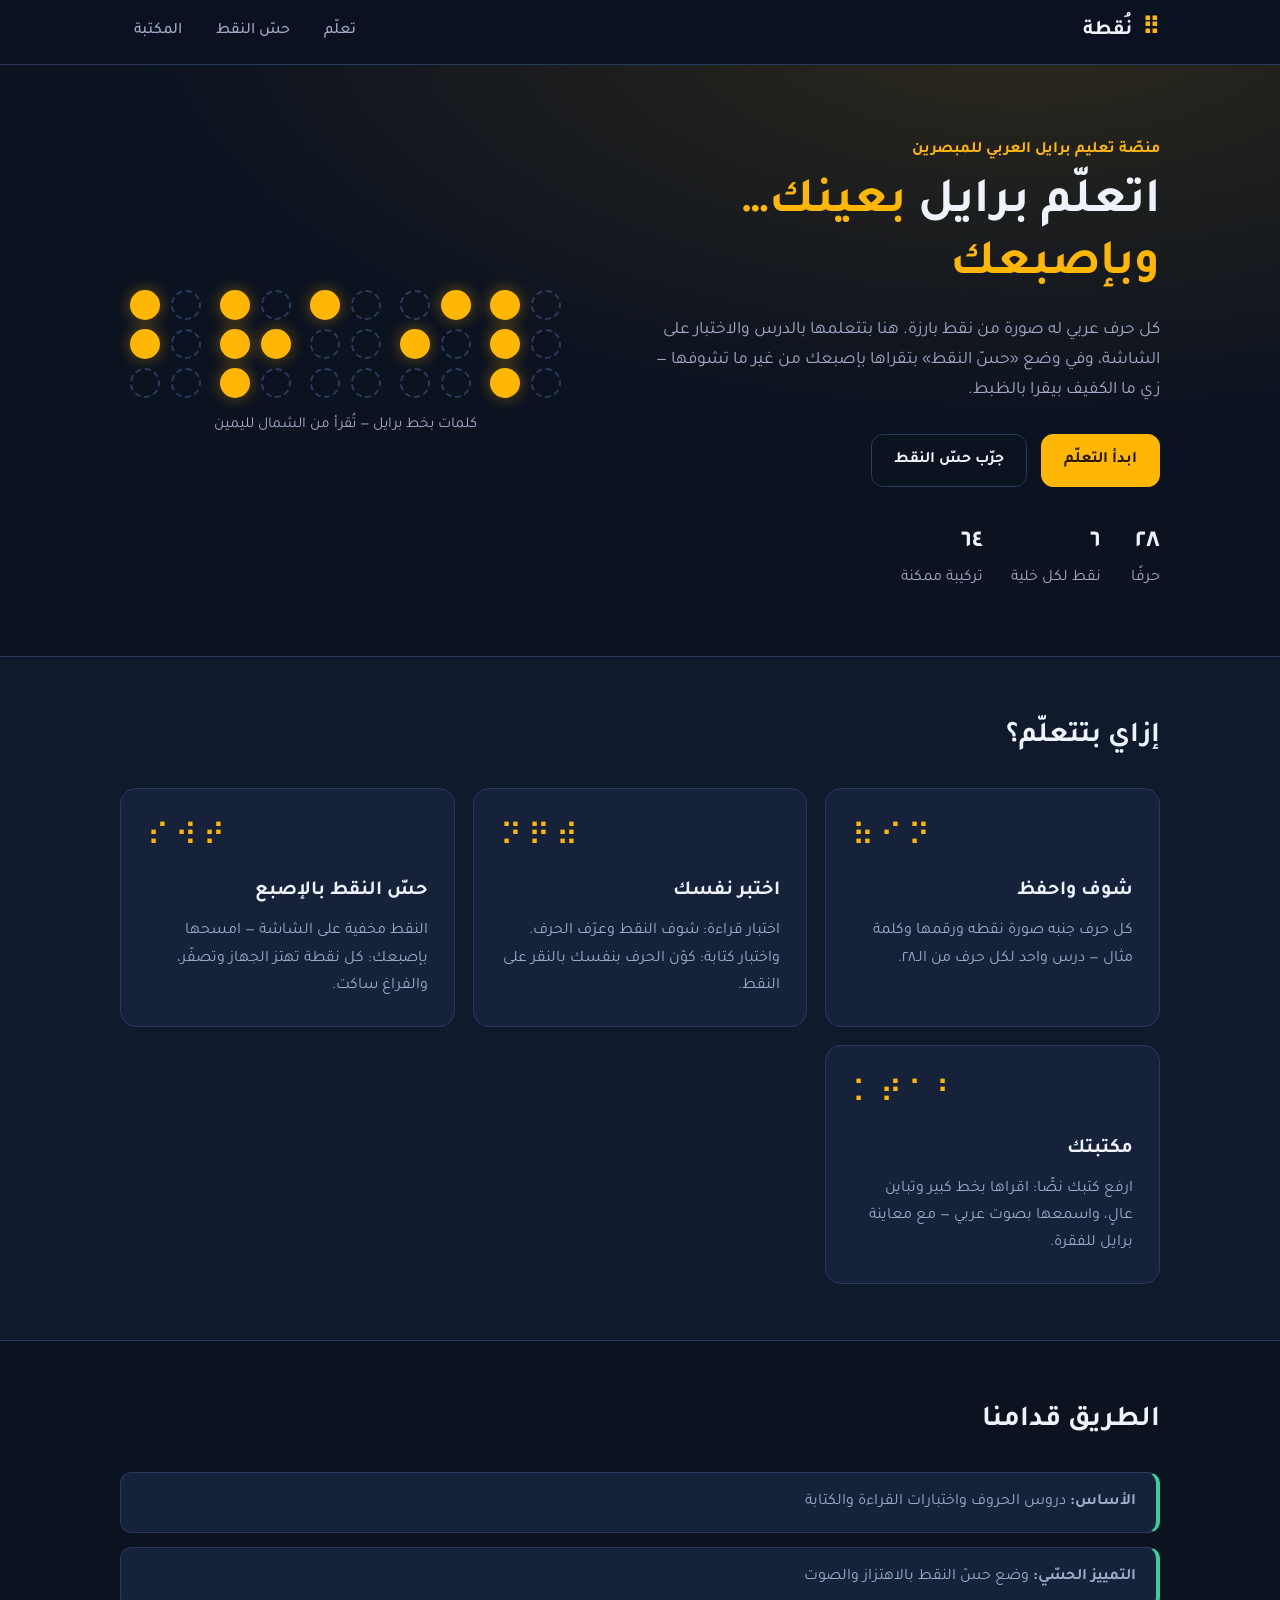
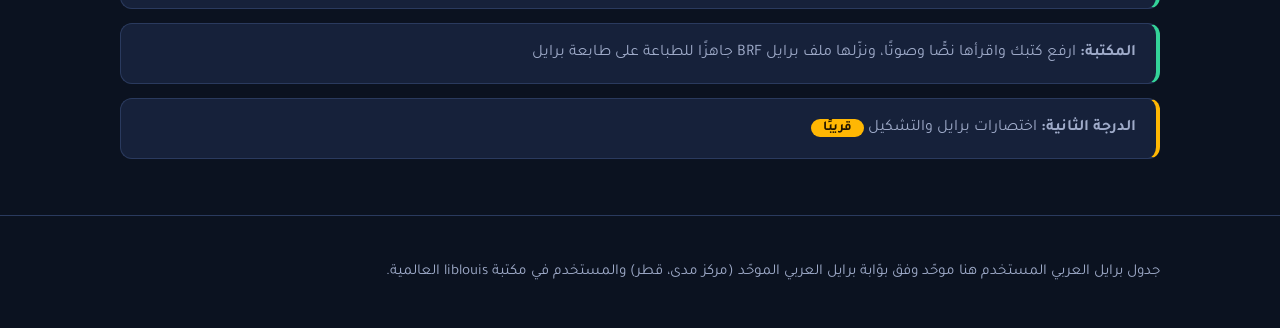
==== index.html @ a9a4245b "إضافة رقم نسخة لملفات الستايل والسكريبت لكسر الكاش" ====
<!DOCTYPE html>
<html lang="ar" dir="rtl">
<head>
<meta charset="UTF-8">
<meta name="viewport" content="width=device-width, initial-scale=1.0">
<title>نُقطة — تعلّم برايل العربي</title>
<meta name="description" content="منصّة تعليم برايل العربي للمبصرين: دروس تفاعلية واختبارات ووضع حسّ النقط بالإصبع.">
<link rel="icon" href="data:image/svg+xml,<svg xmlns='http://www.w3.org/2000/svg' viewBox='0 0 100 100'><rect width='100' height='100' rx='20' fill='%230b1220'/><circle cx='35' cy='30' r='12' fill='%23ffb703'/><circle cx='35' cy='50' r='12' fill='%23ffb703'/><circle cx='35' cy='70' r='12' fill='%23ffb703'/></svg>">
<link rel="preconnect" href="https://fonts.googleapis.com">
<link rel="preconnect" href="https://fonts.gstatic.com" crossorigin>
<link href="https://fonts.googleapis.com/css2?family=Tajawal:wght@400;500;700;900&display=swap" rel="stylesheet">
<link rel="stylesheet" href="css/style.css?v=7">
</head>
<body class="page-home">

<header class="topbar">
  <div class="container topbar-inner">
    <a class="brand" href="index.html"><span class="brand-mark ltr">⠿</span> نُقطة</a>
    <nav class="nav" aria-label="التنقل الرئيسي">
      <a href="learn.html">تعلّم</a>
      <a href="touch.html">حسّ النقط</a>
      <a href="library.html">المكتبة</a>
    </nav>
  </div>
</header>

<main>
<section class="hero">
  <div class="container hero-inner">
    <div class="hero-text">
      <p class="kicker">منصّة تعليم برايل العربي للمبصرين</p>
      <h1>اتعلّم برايل <span class="accent">بعينك… وبإصبعك</span></h1>
      <p class="lede">
        كل حرف عربي له صورة من نقط بارزة. هنا بتتعلمها بالدرس والاختبار على الشاشة،
        وفي وضع «حسّ النقط» بتقراها بإصبعك من غير ما تشوفها — زي ما الكفيف بيقرا بالظبط.
      </p>
      <div class="hero-actions">
        <a class="btn btn-primary" href="learn.html">ابدأ التعلّم</a>
        <a class="btn btn-ghost" href="touch.html">جرّب حسّ النقط</a>
      </div>
      <ul class="hero-facts">
        <li><strong>٢٨</strong>حرفًا</li>
        <li><strong>٦</strong>نقط لكل خلية</li>
        <li><strong>٦٤</strong>تركيبة ممكنة</li>
      </ul>
    </div>
    <div class="hero-visual" aria-hidden="true">
      <div class="demo-word ltr" id="demoWord"></div>
      <p class="demo-caption">كلمات بخط برايل — تُقرأ من الشمال لليمين</p>
    </div>
  </div>
</section>

<section class="features">
  <div class="container">
    <h2>إزاي بتتعلّم؟</h2>
    <div class="cards">
      <a class="card" href="learn.html">
        <div class="card-icon ltr" aria-hidden="true">⠷⠊⠝</div>
        <h3>شوف واحفظ</h3>
        <p>كل حرف جنبه صورة نقطه ورقمها وكلمة مثال — درس واحد لكل حرف من الـ٢٨.</p>
      </a>
      <a class="card" href="learn.html#quiz">
        <div class="card-icon ltr" aria-hidden="true">⠝⠟⠾</div>
        <h3>اختبر نفسك</h3>
        <p>اختبار قراءة: شوف النقط وعرّف الحرف. واختبار كتابة: كوّن الحرف بنفسك بالنقر على النقط.</p>
      </a>
      <a class="card" href="touch.html">
        <div class="card-icon ltr" aria-hidden="true">⠎⠺⠞</div>
        <h3>حسّ النقط بالإصبع</h3>
        <p>النقط مخفية على الشاشة — امسحها بإصبعك: كل نقطة تهتز الجهاز وتصفّر، والفراغ ساكت.</p>
      </a>
      <a class="card" href="library.html">
        <div class="card-icon ltr" aria-hidden="true">⠅⠞⠁⠃</div>
        <h3>مكتبتك</h3>
        <p>ارفع كتبك نصًّا: اقراها بخط كبير وتباين عالٍ، واسمعها بصوت عربي — مع معاينة برايل للفقرة.</p>
      </a>
    </div>
  </div>
</section>

<section class="roadmap">
  <div class="container">
    <h2>الطريق قدامنا</h2>
    <ol class="timeline">
      <li class="done"><strong>الأساس:</strong> دروس الحروف واختبارات القراءة والكتابة</li>
      <li class="done"><strong>التمييز الحسّي:</strong> وضع حسّ النقط بالاهتزاز والصوت</li>
      <li class="done"><strong>المكتبة:</strong> ارفع كتبك واقرأها نصًّا وصوتًا، ونزّلها ملف برايل BRF جاهزًا للطباعة على طابعة برايل</li>
      <li class="soon"><strong>الدرجة الثانية:</strong> اختصارات برايل والتشكيل <span class="badge">قريبًا</span></li>
    </ol>
  </div>
</section>
</main>

<footer class="footer">
  <div class="container">
    <p>جدول برايل العربي المستخدم هنا موحّد وفق بوّابة برايل العربي الموحّد (مركز مدى، قطر) والمستخدم في مكتبة liblouis العالمية.</p>
  </div>
</footer>

<div class="visitor-badge" title="عدد زوار الموقع" aria-label="عدد زوار الموقع">
  <svg viewBox="0 0 24 24" width="15" height="15" fill="none" stroke="currentColor" stroke-width="2" aria-hidden="true"><path d="M2 12s3.5-7 10-7 10 7 10 7-3.5 7-10 7S2 12 2 12z"/><circle cx="12" cy="12" r="3"/></svg>
  <span>زوار</span>
  <span class="vc-num" aria-live="polite"></span>
</div>

<script src="js/data.js?v=7"></script>
<script src="js/home.js?v=7"></script>
<script src="js/visits.js?v=7"></script>
</body>
</html>
---- css/style.css ----
:root {
  --bg: #0b1220;
  --bg-soft: #101a2d;
  --card: #16213a;
  --card-2: #1b2947;
  --line: #2a3a5e;
  --text: #eef2fb;
  --muted: #9fabc9;
  --accent: #ffb703;
  --accent-soft: rgba(255, 183, 3, 0.14);
  --ok: #34d399;
  --bad: #f87171;
  --radius: 16px;
}

* { box-sizing: border-box; }

body {
  margin: 0;
  background: var(--bg);
  color: var(--text);
  font-family: "Tajawal", "Segoe UI", Tahoma, Arial, sans-serif;
  line-height: 1.7;
}

.ltr { direction: ltr; unicode-bidi: isolate; }

.container { max-width: 1080px; margin-inline: auto; padding-inline: 20px; }
.container.narrow { max-width: 760px; }

.topbar {
  position: sticky;
  top: 0;
  z-index: 10;
  background: rgba(11, 18, 32, 0.88);
  backdrop-filter: blur(10px);
  border-bottom: 1px solid var(--line);
}
.topbar-inner { display: flex; align-items: center; justify-content: space-between; min-height: 64px; gap: 12px; }
.brand { display: flex; align-items: center; gap: 10px; font-size: 1.3rem; font-weight: 700; color: var(--text); text-decoration: none; }
.brand-mark { color: var(--accent); font-size: 1.5rem; }
.nav { display: flex; gap: 6px; }
.nav a { color: var(--muted); text-decoration: none; padding: 8px 14px; border-radius: 10px; font-weight: 500; }
.nav a:hover { color: var(--text); background: var(--card); }
.nav a.active { color: var(--accent); }

.btn {
  display: inline-flex;
  align-items: center;
  justify-content: center;
  gap: 8px;
  border: 1px solid var(--line);
  background: var(--card);
  color: var(--text);
  padding: 12px 22px;
  border-radius: 12px;
  font-size: 1rem;
  font-weight: 700;
  cursor: pointer;
  text-decoration: none;
  font-family: inherit;
}
.btn:hover { border-color: var(--accent); }
.btn-primary { background: var(--accent); color: #201500; border-color: var(--accent); }
.btn-primary:hover { background: #ffc531; }
.btn-ghost { background: transparent; }
.btn-small { padding: 8px 14px; font-size: 0.9rem; border-radius: 10px; }
.btn-small.done { background: rgba(52, 211, 153, 0.15); border-color: var(--ok); color: var(--ok); }
.btn-icon { padding: 10px 18px; font-size: 1.6rem; line-height: 1; }

.btn:focus-visible, .opt:focus-visible, .tab:focus-visible, .chip:focus-visible, .t-dot:focus-visible {
  outline: 2px solid var(--accent);
  outline-offset: 3px;
}

.hero { padding: 72px 0 64px; background: radial-gradient(900px 420px at 80% -10%, var(--accent-soft), transparent), var(--bg); }
.hero-inner { display: grid; grid-template-columns: 1.2fr 1fr; gap: 48px; align-items: center; }
.kicker { color: var(--accent); font-weight: 700; margin: 0 0 10px; }
h1 { font-size: clamp(2rem, 5vw, 3.1rem); line-height: 1.25; margin: 0 0 18px; }
.accent { color: var(--accent); }
.lede { color: var(--muted); font-size: 1.1rem; margin: 0 0 28px; max-width: 52ch; }
.hero-actions { display: flex; gap: 14px; flex-wrap: wrap; }
.hero-facts { display: flex; gap: 28px; list-style: none; padding: 0; margin: 34px 0 0; color: var(--muted); }
.hero-facts strong { display: block; font-size: 1.6rem; color: var(--text); margin-inline-end: 6px; }

.hero-visual { text-align: center; }
.demo-word { display: flex; justify-content: center; gap: 16px; margin-bottom: 14px; min-height: 108px; }
.demo-caption { color: var(--muted); font-size: 0.95rem; margin: 0; }

.features, .roadmap { padding: 56px 0; }
.features { background: var(--bg-soft); border-block: 1px solid var(--line); }
h2 { font-size: 1.8rem; margin: 0 0 26px; }
.cards { display: grid; grid-template-columns: repeat(3, 1fr); gap: 18px; }
.card { background: var(--card); border: 1px solid var(--line); border-radius: var(--radius); padding: 26px; text-decoration: none; color: var(--text); display: block; }
.card:hover { border-color: var(--accent); transform: translateY(-3px); transition: 0.2s; }
.card-icon { font-size: 1.9rem; color: var(--accent); letter-spacing: 6px; margin-bottom: 8px; }
.card h3 { margin: 6px 0 10px; font-size: 1.25rem; }
.card p { margin: 0; color: var(--muted); }

.timeline { list-style: none; margin: 0; padding: 0; display: grid; gap: 14px; }
.timeline li { background: var(--card); border: 1px solid var(--line); border-radius: 12px; padding: 16px 20px; color: var(--muted); }
.timeline li.done { border-inline-start: 4px solid var(--ok); }
.timeline li.soon { border-inline-start: 4px solid var(--accent); }
.badge { background: var(--accent); color: #201500; border-radius: 999px; padding: 2px 12px; font-weight: 700; font-size: 0.85rem; }

.footer { border-top: 1px solid var(--line); padding: 28px 0; color: var(--muted); font-size: 0.95rem; }

.page-title { font-size: 1.9rem; margin: 32px 0 20px; }

.tabs { display: flex; gap: 8px; margin-bottom: 22px; flex-wrap: wrap; }
.tab { background: var(--card); border: 1px solid var(--line); color: var(--muted); padding: 10px 18px; border-radius: 999px; font-family: inherit; font-size: 1rem; font-weight: 700; cursor: pointer; }
.tab.active { background: var(--accent); color: #201500; border-color: var(--accent); }

.mode, .level { display: none; }
.mode.active, .level.active { display: block; }

.lesson-card { display: flex; align-items: center; gap: 14px; background: var(--card); border: 1px solid var(--line); border-radius: var(--radius); padding: 28px; }
.lesson-body { flex: 1; text-align: center; }
.letter-ar { font-size: 5rem; font-weight: 900; line-height: 1.15; }
.letter-ar.medium { font-size: 3.6rem; margin-bottom: 12px; }
.letter-name { color: var(--accent); font-weight: 700; margin: 4px 0 14px; }
.dots-line { color: var(--muted); margin: 14px 0 0; }
.dots-num { font-weight: 700; color: var(--text); }
.example { display: flex; align-items: center; justify-content: center; gap: 18px; margin-top: 18px; flex-wrap: wrap; }
.example-word { font-size: 1.5rem; font-weight: 700; }
.lesson-actions { display: flex; justify-content: center; margin-top: 18px; gap: 10px; flex-wrap: wrap; }

.bcell { display: grid; grid-template-columns: repeat(2, 1fr); grid-auto-rows: 1fr; gap: 10px; direction: ltr; margin-inline: auto; }
.bcell.big { width: 150px; height: 220px; }
.bcell.small { width: 44px; height: 64px; gap: 5px; }
.bcell.small.space { opacity: 0.25; }
.bcell.demo { width: 74px; height: 108px; gap: 9px; margin: 0; }
.bcell.reveal { width: 54px; height: 78px; gap: 6px; margin: 0; }
.bcell .dot { border-radius: 50%; aspect-ratio: 1; height: 100%; width: auto; justify-self: center; align-self: center; min-width: 0; }
.bcell .dot.on { background: var(--accent); box-shadow: 0 0 16px rgba(255, 183, 3, 0.4); }
.bcell .dot.off { border: 2px dashed var(--line); }
.bcell.interactive .dot { cursor: pointer; }
.bcell.interactive .dot.off:hover { border-color: var(--accent); }
.bword { display: inline-flex; gap: 8px; }

.write-note { color: var(--muted); font-size: 0.92rem; line-height: 1.8; margin: 0 0 14px; }

.bcell.demo { animation: popIn 0.5s ease backwards; }
@keyframes popIn { from { opacity: 0; transform: scale(0.6); } to { opacity: 1; transform: scale(1); } }

.letter-picker { display: flex; flex-wrap: wrap; gap: 8px; margin-top: 22px; justify-content: center; }
.chip { display: grid; gap: 2px; justify-items: center; background: var(--card); color: var(--text); border: 1px solid var(--line); border-radius: 10px; padding: 8px 12px; font-family: inherit; cursor: pointer; }
.chip-ar { font-size: 1.3rem; font-weight: 700; }
.chip-br { color: var(--accent); font-size: 1.05rem; }
.chip.current { border-color: var(--accent); background: var(--accent-soft); }
.chip.done .chip-ar { color: var(--ok); }

.progress-line { text-align: center; color: var(--muted); margin-top: 18px; }

.quiz-card, .write-card, .howto { background: var(--card); border: 1px solid var(--line); border-radius: var(--radius); padding: 28px; text-align: center; margin-bottom: 22px; }
.quiz-prompt, .prompt { font-size: 1.2rem; font-weight: 700; margin: 0 0 16px; }
.options { display: flex; gap: 10px; justify-content: center; flex-wrap: wrap; margin-top: 18px; }
.opt { background: var(--card-2); color: var(--text); border: 1px solid var(--line); border-radius: 12px; min-width: 64px; padding: 12px 18px; font-size: 1.4rem; font-weight: 700; cursor: pointer; font-family: inherit; }
.opt:hover { border-color: var(--accent); }
.opt:disabled { opacity: 0.45; cursor: default; }
.opt.correct { border-color: var(--ok); background: rgba(52, 211, 153, 0.15); }
.opt.num { min-width: 54px; }
.opt.word { font-size: 1.1rem; min-width: 90px; }

.quiz-feedback { min-height: 2.4em; margin-top: 16px; font-weight: 700; }
.quiz-feedback.ok { color: var(--ok); }
.quiz-feedback.bad { color: var(--bad); }
.reveal-row { display: flex; align-items: center; justify-content: center; gap: 16px; flex-wrap: wrap; }

.quiz-score { margin-top: 12px; color: var(--muted); }
#quizNext { display: none; margin-top: 16px; }
#quizNext.show { display: inline-flex; }
#countNext, #letterNext, #wordNext { margin-top: 16px; }

.howto { text-align: start; }
.capability { color: var(--accent); }
.vibe-check { display: flex; align-items: center; gap: 10px; flex-wrap: wrap; margin: 8px 0; }
.vibe-power { display: flex; align-items: center; gap: 8px; flex-wrap: wrap; margin: 10px 0 4px; }
.vibe-power-label { color: var(--muted); font-weight: 700; font-size: 0.95rem; }
.vbtn {
  background: var(--card); color: var(--muted);
  border: 1px solid var(--line); border-radius: 999px;
  padding: 6px 16px; font-family: inherit; font-size: 0.9rem;
  font-weight: 700; cursor: pointer;
}
.vbtn:hover { border-color: var(--accent); }
.vbtn.active { background: var(--accent); color: #201500; border-color: var(--accent); }
.vibe-status { color: var(--muted); font-size: 0.9rem; line-height: 1.8; margin: 6px 0 0; }
.vibe-status div { border-inline-start: 3px solid var(--line); padding-inline-start: 10px; margin-bottom: 2px; }
.toggle { display: inline-flex; gap: 8px; align-items: center; color: var(--muted); cursor: pointer; }

.tcell { display: grid; grid-template-columns: repeat(2, 1fr); grid-auto-rows: 1fr; gap: 18px; direction: ltr; width: min(320px, 86vw); height: 440px; margin: 0 auto 20px; background: var(--card); border: 2px solid var(--line); border-radius: 24px; padding: 26px; touch-action: none; user-select: none; -webkit-user-select: none; -webkit-touch-callout: none; }
.tcell.small { width: 78px; height: 112px; gap: 8px; padding: 10px; border-radius: 14px; border-width: 1px; margin: 0; }
.t-dot { border-radius: 50%; aspect-ratio: 1; height: 100%; width: auto; justify-self: center; align-self: center; background: #1c2a4a; border: 2px solid #2c3d63; min-width: 0; }
.tcell.pulse { animation: cellPulse 0.18s ease; }
@keyframes cellPulse { 50% { border-color: var(--accent); box-shadow: 0 0 24px rgba(255, 183, 3, 0.35); } }

.tword { display: flex; gap: 12px; justify-content: center; direction: ltr; margin-bottom: 20px; touch-action: none; user-select: none; -webkit-user-select: none; }

.note { text-align: center; color: var(--muted); margin: 26px 0; }

@media (max-width: 900px) {
  .hero-inner { grid-template-columns: 1fr; gap: 28px; }
  .cards { grid-template-columns: 1fr; }
}

@media (max-width: 560px) {
  .lesson-card { flex-direction: column; }
  .tcell { height: 360px; }
  .hero-facts { gap: 18px; flex-wrap: wrap; }
}

@media (prefers-reduced-motion: reduce) {
  * { animation: none !important; transition: none !important; }
}

.add-bar { display: flex; gap: 10px; margin-bottom: 22px; flex-wrap: wrap; align-items: center; }
.search-box { flex: 1; min-width: 220px; }
.search-box input { width: 100%; }

input[type="text"], textarea, select {
  background: var(--bg-soft);
  color: var(--text);
  border: 1px solid var(--line);
  border-radius: 10px;
  padding: 10px 14px;
  font-family: inherit;
  font-size: 1rem;
}
input[type="text"]:focus, textarea:focus, select:focus { outline: 2px solid var(--accent); outline-offset: 1px; border-color: var(--accent); }
textarea { width: 100%; min-height: 220px; line-height: 1.9; resize: vertical; }

.panel { background: var(--card); border: 1px solid var(--line); border-radius: var(--radius); padding: 24px; margin-bottom: 22px; }
.panel[hidden] { display: none; }
.field { display: flex; flex-direction: column; gap: 6px; margin-bottom: 14px; font-weight: 700; }
.field.inline { flex-direction: row; align-items: center; gap: 8px; margin: 0; color: var(--muted); font-size: 0.9rem; font-weight: 500; }
.field select { padding: 6px 10px; }
.file-row { display: flex; align-items: center; gap: 12px; margin: 6px 0 18px; flex-wrap: wrap; }
.file-name { color: var(--accent); font-size: 0.9rem; }
.form-actions { display: flex; gap: 10px; flex-wrap: wrap; }

.shelf { display: grid; grid-template-columns: repeat(auto-fill, minmax(250px, 1fr)); gap: 16px; margin-bottom: 18px; }
.book-card { position: relative; background: var(--card); border: 1px solid var(--line); border-radius: var(--radius); padding: 20px; }
.book-card:hover { border-color: var(--accent); }
.book-link { display: flex; flex-direction: column; gap: 8px; text-decoration: none; color: var(--text); }
.book-title { font-size: 1.3rem; font-weight: 700; }
.book-author { color: var(--accent); font-size: 0.95rem; }
.book-snippet { color: var(--muted); font-size: 0.95rem; line-height: 1.8; }
.book-meta { color: var(--muted); font-size: 0.85rem; margin-top: auto; }
.book-del { position: absolute; top: 10px; inset-inline-start: 10px; background: transparent; color: var(--muted); border: 1px solid var(--line); border-radius: 8px; width: 30px; height: 30px; font-size: 1.1rem; line-height: 1; cursor: pointer; font-family: inherit; }
.book-del:hover { color: var(--bad); border-color: var(--bad); }

.empty { text-align: center; padding: 48px 20px; color: var(--muted); }
.empty p { margin: 6px 0; }
.empty .muted { font-size: 0.95rem; }

.back-link { display: inline-block; color: var(--muted); text-decoration: none; margin-top: 26px; }
.back-link:hover { color: var(--accent); }
.book-author { color: var(--accent); font-weight: 700; margin: 0 0 14px; }
.tts-note { color: var(--bad); font-weight: 700; }

.toolbar {
  display: flex; flex-wrap: wrap; gap: 8px; align-items: center;
  background: var(--card); border: 1px solid var(--line); border-radius: 14px;
  padding: 12px 14px; margin-bottom: 18px;
  position: sticky; top: 78px; z-index: 5;
}
.toolbar .btn { flex-shrink: 0; }

#readerBody { font-size: 1.25rem; line-height: 2.1; padding-bottom: 60px; }
.para { padding: 10px 14px; border-radius: 10px; cursor: pointer; }
.para:hover { background: var(--card); }
.para:focus-visible { outline: 2px solid var(--accent); outline-offset: 2px; }
.para.reading { background: var(--accent-soft); border-inline-start: 4px solid var(--accent); }

.braille-panel { background: var(--card); border: 1px solid var(--line); border-radius: 14px; padding: 18px; margin-bottom: 18px; }
.braille-panel[hidden] { display: none; }
.braille-label { color: var(--accent); font-weight: 700; margin: 0 0 12px; }
.braille-cells { display: flex; flex-wrap: wrap; gap: 8px; direction: ltr; }

body.reader-light {
  --bg: #f8f5ee; --bg-soft: #ffffff; --card: #ffffff; --card-2: #f0ede4;
  --line: #d9d2c2; --text: #1d1a12; --muted: #6d6656;
  --accent: #a45f00; --accent-soft: rgba(164, 95, 0, 0.12);
}
body.reader-light .topbar { background: rgba(248, 245, 238, 0.92); }
body.reader-light .btn-primary { color: #ffffff; }
body.reader-light .bcell .dot.on { background: var(--accent); box-shadow: none; }

#readerUI[hidden] { display: none; }

.dl-group {
  display: flex; gap: 8px; align-items: center; flex-wrap: wrap;
  width: 100%; padding-top: 10px; margin-top: 6px;
  border-top: 1px dashed var(--line);
}

.visitor-badge {
  position: fixed;
  bottom: 16px;
  left: 16px;
  z-index: 60;
  display: flex;
  align-items: center;
  gap: 8px;
  background: rgba(22, 33, 58, 0.85);
  border: 1px solid var(--line);
  border-radius: 999px;
  padding: 7px 14px;
  color: var(--muted);
  font-size: 0.85rem;
  font-weight: 700;
  backdrop-filter: blur(8px);
  opacity: 0.75;
  transition: opacity 0.2s, border-color 0.2s;
}
.visitor-badge:hover { opacity: 1; border-color: var(--accent); color: var(--text); }
.visitor-badge svg { flex-shrink: 0; }
.visitor-badge .vc-num {
  color: var(--accent);
  font-weight: 900;
  font-size: 1.05rem;
  min-width: 1ch;
  font-variant-numeric: tabular-nums;
  letter-spacing: 0.5px;
}
body.reader-light .visitor-badge { background: rgba(255, 255, 255, 0.9); }
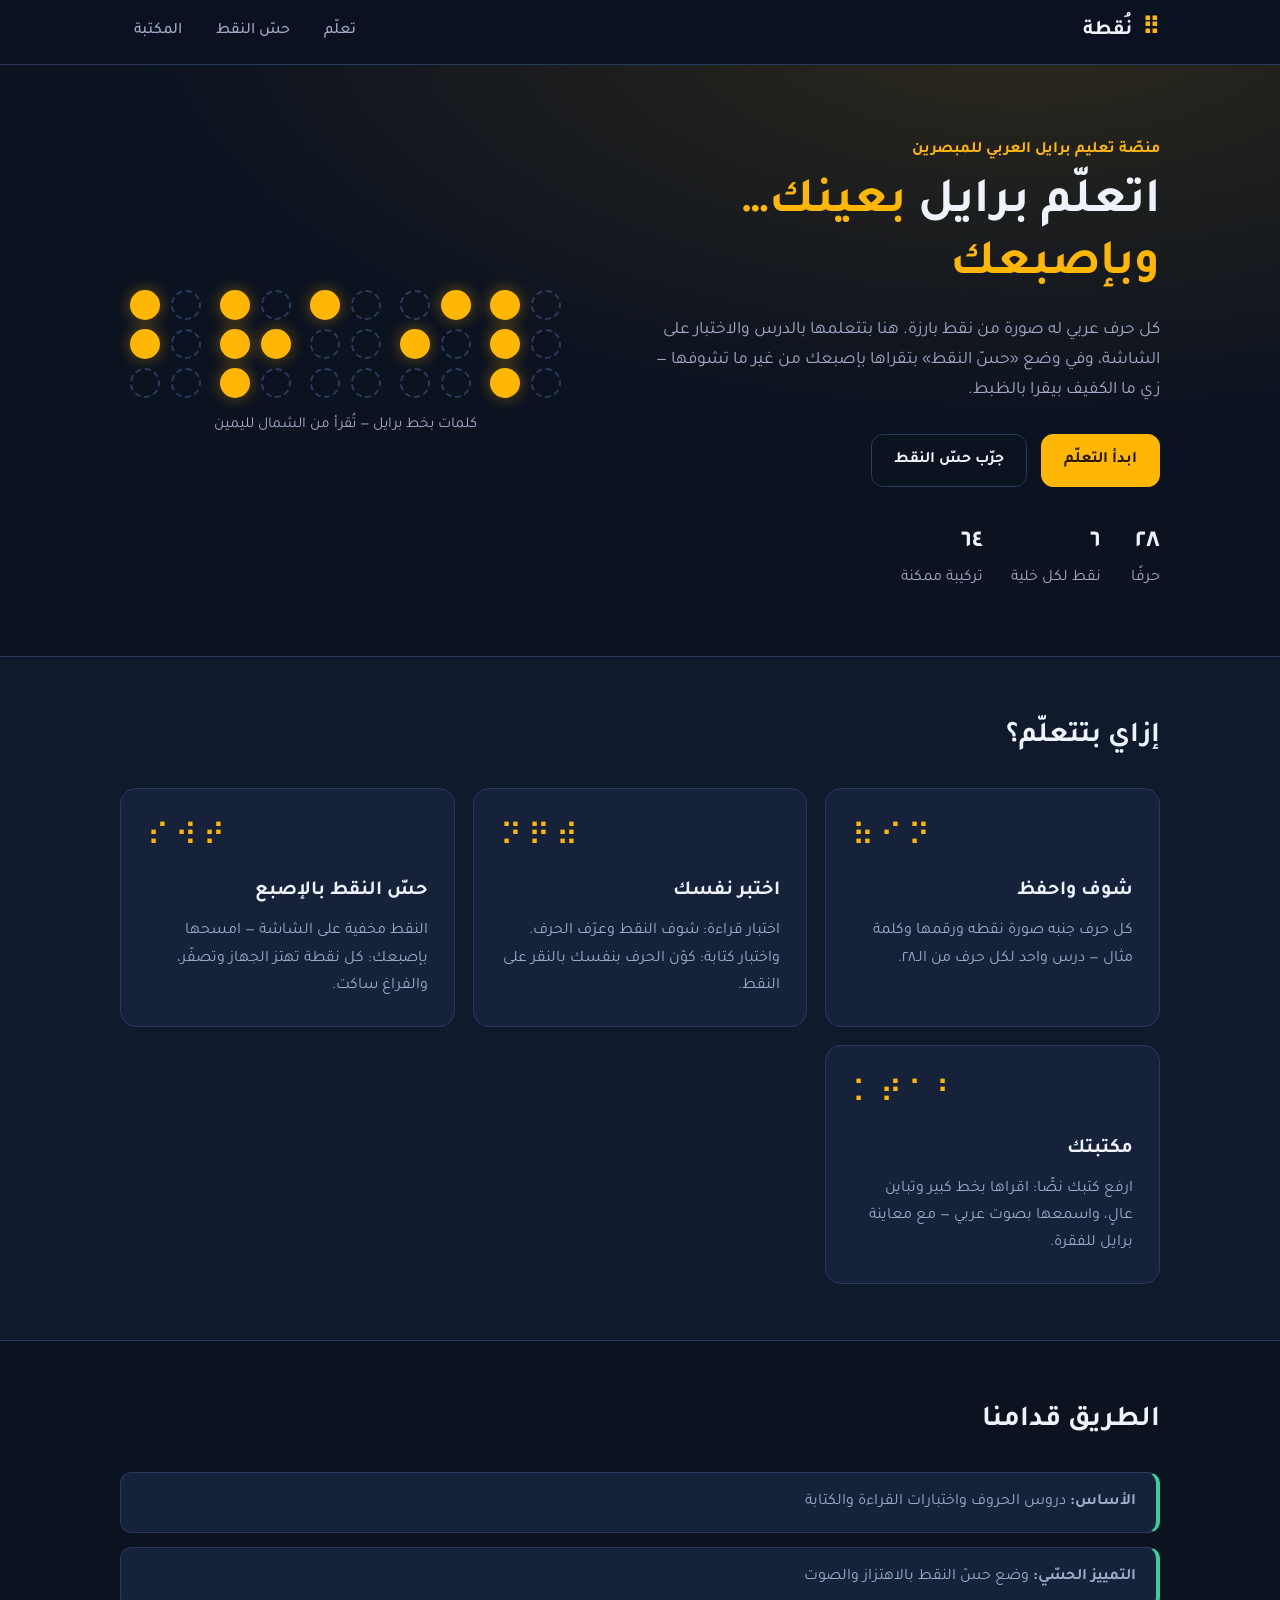
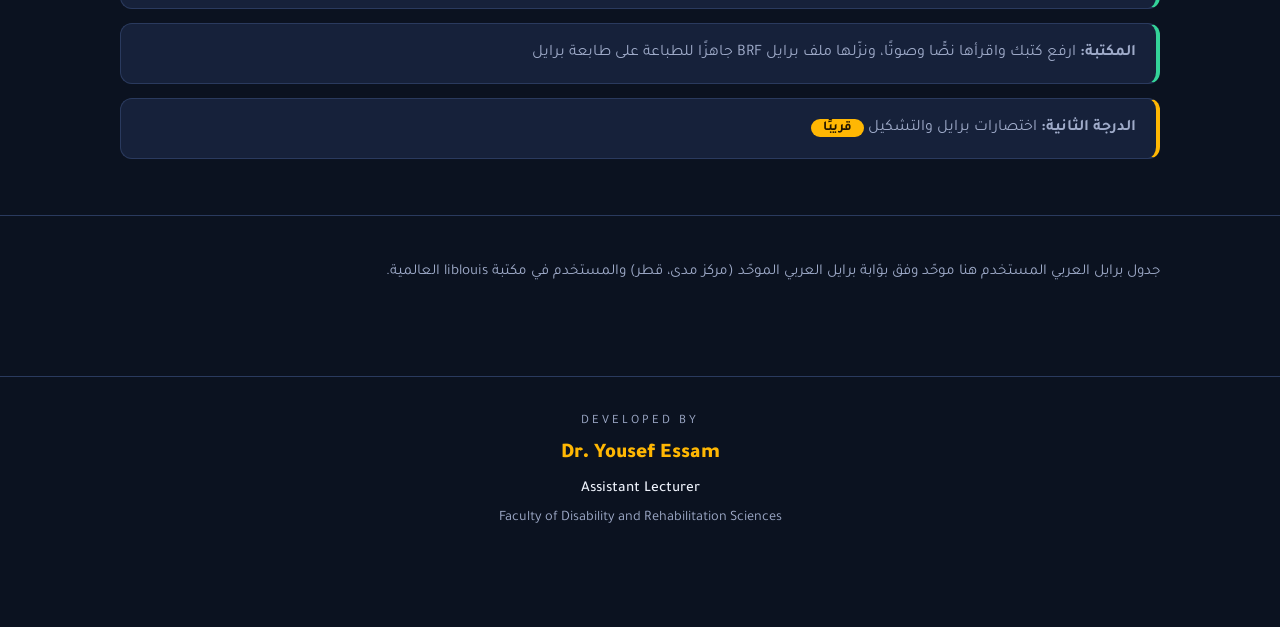
==== commit 470ea23f: "إضافة توقيع المطوّر أسفل كل الصفحات مع أنيميشن هادئ" ====
--- a/index.html
+++ b/index.html
@@ -9,7 +9,7 @@
 <link rel="preconnect" href="https://fonts.googleapis.com">
 <link rel="preconnect" href="https://fonts.gstatic.com" crossorigin>
 <link href="https://fonts.googleapis.com/css2?family=Tajawal:wght@400;500;700;900&display=swap" rel="stylesheet">
-<link rel="stylesheet" href="css/style.css?v=7">
+<link rel="stylesheet" href="css/style-w13.css">
 </head>
 <body class="page-home">
 
@@ -98,14 +98,22 @@
   </div>
 </footer>
 
+<footer class="dev-footer">
+  <div class="container dev-credit" dir="ltr">
+    <span class="dc-line dc-label">Developed By</span>
+    <span class="dc-line dc-name">Dr. Yousef Essam</span>
+    <span class="dc-line dc-role">Assistant Lecturer</span>
+    <span class="dc-line dc-org">Faculty of Disability and Rehabilitation Sciences</span>
+  </div>
+</footer>
 <div class="visitor-badge" title="عدد زوار الموقع" aria-label="عدد زوار الموقع">
   <svg viewBox="0 0 24 24" width="15" height="15" fill="none" stroke="currentColor" stroke-width="2" aria-hidden="true"><path d="M2 12s3.5-7 10-7 10 7 10 7-3.5 7-10 7S2 12 2 12z"/><circle cx="12" cy="12" r="3"/></svg>
   <span>زوار</span>
   <span class="vc-num" aria-live="polite"></span>
 </div>
 
-<script src="js/data.js?v=7"></script>
-<script src="js/home.js?v=7"></script>
-<script src="js/visits.js?v=7"></script>
+<script src="js/data-w13.js"></script>
+<script src="js/home-w13.js"></script>
+<script src="js/visits-w13.js"></script>
 </body>
 </html>
--- a/css/style-w13.css
+++ b/css/style-w13.css
@@ -0,0 +1,344 @@
+:root {
+  --bg: #0b1220;
+  --bg-soft: #101a2d;
+  --card: #16213a;
+  --card-2: #1b2947;
+  --line: #2a3a5e;
+  --text: #eef2fb;
+  --muted: #9fabc9;
+  --accent: #ffb703;
+  --accent-soft: rgba(255, 183, 3, 0.14);
+  --ok: #34d399;
+  --bad: #f87171;
+  --radius: 16px;
+}
+
+* { box-sizing: border-box; }
+
+body {
+  margin: 0;
+  background: var(--bg);
+  color: var(--text);
+  font-family: "Tajawal", "Segoe UI", Tahoma, Arial, sans-serif;
+  line-height: 1.7;
+}
+
+.ltr { direction: ltr; unicode-bidi: isolate; }
+
+.container { max-width: 1080px; margin-inline: auto; padding-inline: 20px; }
+.container.narrow { max-width: 760px; }
+
+.topbar {
+  position: sticky;
+  top: 0;
+  z-index: 10;
+  background: rgba(11, 18, 32, 0.88);
+  backdrop-filter: blur(10px);
+  border-bottom: 1px solid var(--line);
+}
+.topbar-inner { display: flex; align-items: center; justify-content: space-between; min-height: 64px; gap: 12px; }
+.brand { display: flex; align-items: center; gap: 10px; font-size: 1.3rem; font-weight: 700; color: var(--text); text-decoration: none; }
+.brand-mark { color: var(--accent); font-size: 1.5rem; }
+.nav { display: flex; gap: 6px; }
+.nav a { color: var(--muted); text-decoration: none; padding: 8px 14px; border-radius: 10px; font-weight: 500; }
+.nav a:hover { color: var(--text); background: var(--card); }
+.nav a.active { color: var(--accent); }
+
+.btn {
+  display: inline-flex;
+  align-items: center;
+  justify-content: center;
+  gap: 8px;
+  border: 1px solid var(--line);
+  background: var(--card);
+  color: var(--text);
+  padding: 12px 22px;
+  border-radius: 12px;
+  font-size: 1rem;
+  font-weight: 700;
+  cursor: pointer;
+  text-decoration: none;
+  font-family: inherit;
+}
+.btn:hover { border-color: var(--accent); }
+.btn-primary { background: var(--accent); color: #201500; border-color: var(--accent); }
+.btn-primary:hover { background: #ffc531; }
+.btn-ghost { background: transparent; }
+.btn-small { padding: 8px 14px; font-size: 0.9rem; border-radius: 10px; }
+.btn-small.done { background: rgba(52, 211, 153, 0.15); border-color: var(--ok); color: var(--ok); }
+.btn-icon { padding: 10px 18px; font-size: 1.6rem; line-height: 1; }
+
+.btn:focus-visible, .opt:focus-visible, .tab:focus-visible, .chip:focus-visible, .t-dot:focus-visible {
+  outline: 2px solid var(--accent);
+  outline-offset: 3px;
+}
+
+.hero { padding: 72px 0 64px; background: radial-gradient(900px 420px at 80% -10%, var(--accent-soft), transparent), var(--bg); }
+.hero-inner { display: grid; grid-template-columns: 1.2fr 1fr; gap: 48px; align-items: center; }
+.kicker { color: var(--accent); font-weight: 700; margin: 0 0 10px; }
+h1 { font-size: clamp(2rem, 5vw, 3.1rem); line-height: 1.25; margin: 0 0 18px; }
+.accent { color: var(--accent); }
+.lede { color: var(--muted); font-size: 1.1rem; margin: 0 0 28px; max-width: 52ch; }
+.hero-actions { display: flex; gap: 14px; flex-wrap: wrap; }
+.hero-facts { display: flex; gap: 28px; list-style: none; padding: 0; margin: 34px 0 0; color: var(--muted); }
+.hero-facts strong { display: block; font-size: 1.6rem; color: var(--text); margin-inline-end: 6px; }
+
+.hero-visual { text-align: center; }
+.demo-word { display: flex; justify-content: center; gap: 16px; margin-bottom: 14px; min-height: 108px; }
+.demo-caption { color: var(--muted); font-size: 0.95rem; margin: 0; }
+
+.features, .roadmap { padding: 56px 0; }
+.features { background: var(--bg-soft); border-block: 1px solid var(--line); }
+h2 { font-size: 1.8rem; margin: 0 0 26px; }
+.cards { display: grid; grid-template-columns: repeat(3, 1fr); gap: 18px; }
+.card { background: var(--card); border: 1px solid var(--line); border-radius: var(--radius); padding: 26px; text-decoration: none; color: var(--text); display: block; }
+.card:hover { border-color: var(--accent); transform: translateY(-3px); transition: 0.2s; }
+.card-icon { font-size: 1.9rem; color: var(--accent); letter-spacing: 6px; margin-bottom: 8px; }
+.card h3 { margin: 6px 0 10px; font-size: 1.25rem; }
+.card p { margin: 0; color: var(--muted); }
+
+.timeline { list-style: none; margin: 0; padding: 0; display: grid; gap: 14px; }
+.timeline li { background: var(--card); border: 1px solid var(--line); border-radius: 12px; padding: 16px 20px; color: var(--muted); }
+.timeline li.done { border-inline-start: 4px solid var(--ok); }
+.timeline li.soon { border-inline-start: 4px solid var(--accent); }
+.badge { background: var(--accent); color: #201500; border-radius: 999px; padding: 2px 12px; font-weight: 700; font-size: 0.85rem; }
+
+.footer { border-top: 1px solid var(--line); padding: 28px 0; color: var(--muted); font-size: 0.95rem; }
+
+.page-title { font-size: 1.9rem; margin: 32px 0 20px; }
+
+.tabs { display: flex; gap: 8px; margin-bottom: 22px; flex-wrap: wrap; }
+.tab { background: var(--card); border: 1px solid var(--line); color: var(--muted); padding: 10px 18px; border-radius: 999px; font-family: inherit; font-size: 1rem; font-weight: 700; cursor: pointer; }
+.tab.active { background: var(--accent); color: #201500; border-color: var(--accent); }
+
+.mode, .level { display: none; }
+.mode.active, .level.active { display: block; }
+
+.lesson-card { display: flex; align-items: center; gap: 14px; background: var(--card); border: 1px solid var(--line); border-radius: var(--radius); padding: 28px; }
+.lesson-body { flex: 1; text-align: center; }
+.letter-ar { font-size: 5rem; font-weight: 900; line-height: 1.15; }
+.letter-ar.medium { font-size: 3.6rem; margin-bottom: 12px; }
+.letter-name { color: var(--accent); font-weight: 700; margin: 4px 0 14px; }
+.dots-line { color: var(--muted); margin: 14px 0 0; }
+.dots-num { font-weight: 700; color: var(--text); }
+.example { display: flex; align-items: center; justify-content: center; gap: 18px; margin-top: 18px; flex-wrap: wrap; }
+.example-word { font-size: 1.5rem; font-weight: 700; }
+.lesson-actions { display: flex; justify-content: center; margin-top: 18px; gap: 10px; flex-wrap: wrap; }
+
+.bcell { display: grid; grid-template-columns: repeat(2, 1fr); grid-auto-rows: 1fr; gap: 10px; direction: ltr; margin-inline: auto; }
+.bcell.big { width: 150px; height: 220px; }
+.bcell.small { width: 44px; height: 64px; gap: 5px; }
+.bcell.small.space { opacity: 0.25; }
+.bcell.demo { width: 74px; height: 108px; gap: 9px; margin: 0; }
+.bcell.reveal { width: 54px; height: 78px; gap: 6px; margin: 0; }
+.bcell .dot { border-radius: 50%; aspect-ratio: 1; height: 100%; width: auto; justify-self: center; align-self: center; min-width: 0; }
+.bcell .dot.on { background: var(--accent); box-shadow: 0 0 16px rgba(255, 183, 3, 0.4); }
+.bcell .dot.off { border: 2px dashed var(--line); }
+.bcell.interactive .dot { cursor: pointer; }
+.bcell.interactive .dot.off:hover { border-color: var(--accent); }
+.bword { display: inline-flex; gap: 8px; }
+
+.write-note { color: var(--muted); font-size: 0.92rem; line-height: 1.8; margin: 0 0 14px; }
+
+.bcell.demo { animation: popIn 0.5s ease backwards; }
+@keyframes popIn { from { opacity: 0; transform: scale(0.6); } to { opacity: 1; transform: scale(1); } }
+
+.letter-picker { display: flex; flex-wrap: wrap; gap: 8px; margin-top: 22px; justify-content: center; }
+.chip { display: grid; gap: 2px; justify-items: center; background: var(--card); color: var(--text); border: 1px solid var(--line); border-radius: 10px; padding: 8px 12px; font-family: inherit; cursor: pointer; }
+.chip-ar { font-size: 1.3rem; font-weight: 700; }
+.chip-br { color: var(--accent); font-size: 1.05rem; }
+.chip.current { border-color: var(--accent); background: var(--accent-soft); }
+.chip.done .chip-ar { color: var(--ok); }
+
+.progress-line { text-align: center; color: var(--muted); margin-top: 18px; }
+
+.quiz-card, .write-card, .howto { background: var(--card); border: 1px solid var(--line); border-radius: var(--radius); padding: 28px; text-align: center; margin-bottom: 22px; }
+.quiz-prompt, .prompt { font-size: 1.2rem; font-weight: 700; margin: 0 0 16px; }
+.options { display: flex; gap: 10px; justify-content: center; flex-wrap: wrap; margin-top: 18px; }
+.opt { background: var(--card-2); color: var(--text); border: 1px solid var(--line); border-radius: 12px; min-width: 64px; padding: 12px 18px; font-size: 1.4rem; font-weight: 700; cursor: pointer; font-family: inherit; }
+.opt:hover { border-color: var(--accent); }
+.opt:disabled { opacity: 0.45; cursor: default; }
+.opt.correct { border-color: var(--ok); background: rgba(52, 211, 153, 0.15); }
+.opt.num { min-width: 54px; }
+.opt.word { font-size: 1.1rem; min-width: 90px; }
+
+.quiz-feedback { min-height: 2.4em; margin-top: 16px; font-weight: 700; }
+.quiz-feedback.ok { color: var(--ok); }
+.quiz-feedback.bad { color: var(--bad); }
+.reveal-row { display: flex; align-items: center; justify-content: center; gap: 16px; flex-wrap: wrap; }
+
+.quiz-score { margin-top: 12px; color: var(--muted); }
+#quizNext { display: none; margin-top: 16px; }
+#quizNext.show { display: inline-flex; }
+#countNext, #letterNext, #wordNext { margin-top: 16px; }
+
+.howto { text-align: start; }
+.capability { color: var(--accent); }
+.vibe-check { display: flex; align-items: center; gap: 10px; flex-wrap: wrap; margin: 8px 0; }
+.vibe-power { display: flex; align-items: center; gap: 8px; flex-wrap: wrap; margin: 10px 0 4px; }
+.vibe-power-label { color: var(--muted); font-weight: 700; font-size: 0.95rem; }
+.vbtn {
+  background: var(--card); color: var(--muted);
+  border: 1px solid var(--line); border-radius: 999px;
+  padding: 6px 16px; font-family: inherit; font-size: 0.9rem;
+  font-weight: 700; cursor: pointer;
+}
+.vbtn:hover { border-color: var(--accent); }
+.vbtn.active { background: var(--accent); color: #201500; border-color: var(--accent); }
+.vibe-status { color: var(--muted); font-size: 0.9rem; line-height: 1.8; margin: 6px 0 0; }
+.vibe-status div { border-inline-start: 3px solid var(--line); padding-inline-start: 10px; margin-bottom: 2px; }
+.toggle { display: inline-flex; gap: 8px; align-items: center; color: var(--muted); cursor: pointer; }
+
+.tcell { display: grid; grid-template-columns: repeat(2, 1fr); grid-auto-rows: 1fr; gap: 18px; direction: ltr; width: min(320px, 86vw); height: 440px; margin: 0 auto 20px; background: var(--card); border: 2px solid var(--line); border-radius: 24px; padding: 26px; touch-action: none; user-select: none; -webkit-user-select: none; -webkit-touch-callout: none; }
+.tcell.small { width: 78px; height: 112px; gap: 8px; padding: 10px; border-radius: 14px; border-width: 1px; margin: 0; }
+.t-dot { border-radius: 50%; aspect-ratio: 1; height: 100%; width: auto; justify-self: center; align-self: center; background: #1c2a4a; border: 2px solid #2c3d63; min-width: 0; }
+.tcell.pulse { animation: cellPulse 0.18s ease; }
+@keyframes cellPulse { 50% { border-color: var(--accent); box-shadow: 0 0 24px rgba(255, 183, 3, 0.35); } }
+
+.tword { display: flex; gap: 12px; justify-content: center; direction: ltr; margin-bottom: 20px; touch-action: none; user-select: none; -webkit-user-select: none; }
+
+.note { text-align: center; color: var(--muted); margin: 26px 0; }
+
+@media (max-width: 900px) {
+  .hero-inner { grid-template-columns: 1fr; gap: 28px; }
+  .cards { grid-template-columns: 1fr; }
+}
+
+@media (max-width: 560px) {
+  .lesson-card { flex-direction: column; }
+  .tcell { height: 360px; }
+  .hero-facts { gap: 18px; flex-wrap: wrap; }
+}
+
+@media (prefers-reduced-motion: reduce) {
+  * { animation: none !important; transition: none !important; }
+}
+
+.add-bar { display: flex; gap: 10px; margin-bottom: 22px; flex-wrap: wrap; align-items: center; }
+.search-box { flex: 1; min-width: 220px; }
+.search-box input { width: 100%; }
+
+input[type="text"], textarea, select {
+  background: var(--bg-soft);
+  color: var(--text);
+  border: 1px solid var(--line);
+  border-radius: 10px;
+  padding: 10px 14px;
+  font-family: inherit;
+  font-size: 1rem;
+}
+input[type="text"]:focus, textarea:focus, select:focus { outline: 2px solid var(--accent); outline-offset: 1px; border-color: var(--accent); }
+textarea { width: 100%; min-height: 220px; line-height: 1.9; resize: vertical; }
+
+.panel { background: var(--card); border: 1px solid var(--line); border-radius: var(--radius); padding: 24px; margin-bottom: 22px; }
+.panel[hidden] { display: none; }
+.field { display: flex; flex-direction: column; gap: 6px; margin-bottom: 14px; font-weight: 700; }
+.field.inline { flex-direction: row; align-items: center; gap: 8px; margin: 0; color: var(--muted); font-size: 0.9rem; font-weight: 500; }
+.field select { padding: 6px 10px; }
+.file-row { display: flex; align-items: center; gap: 12px; margin: 6px 0 18px; flex-wrap: wrap; }
+.file-name { color: var(--accent); font-size: 0.9rem; }
+.form-actions { display: flex; gap: 10px; flex-wrap: wrap; }
+
+.shelf { display: grid; grid-template-columns: repeat(auto-fill, minmax(250px, 1fr)); gap: 16px; margin-bottom: 18px; }
+.book-card { position: relative; background: var(--card); border: 1px solid var(--line); border-radius: var(--radius); padding: 20px; }
+.book-card:hover { border-color: var(--accent); }
+.book-link { display: flex; flex-direction: column; gap: 8px; text-decoration: none; color: var(--text); }
+.book-title { font-size: 1.3rem; font-weight: 700; }
+.book-author { color: var(--accent); font-size: 0.95rem; }
+.book-snippet { color: var(--muted); font-size: 0.95rem; line-height: 1.8; }
+.book-meta { color: var(--muted); font-size: 0.85rem; margin-top: auto; }
+.book-del { position: absolute; top: 10px; inset-inline-start: 10px; background: transparent; color: var(--muted); border: 1px solid var(--line); border-radius: 8px; width: 30px; height: 30px; font-size: 1.1rem; line-height: 1; cursor: pointer; font-family: inherit; }
+.book-del:hover { color: var(--bad); border-color: var(--bad); }
+
+.empty { text-align: center; padding: 48px 20px; color: var(--muted); }
+.empty p { margin: 6px 0; }
+.empty .muted { font-size: 0.95rem; }
+
+.back-link { display: inline-block; color: var(--muted); text-decoration: none; margin-top: 26px; }
+.back-link:hover { color: var(--accent); }
+.book-author { color: var(--accent); font-weight: 700; margin: 0 0 14px; }
+.tts-note { color: var(--bad); font-weight: 700; }
+
+.toolbar {
+  display: flex; flex-wrap: wrap; gap: 8px; align-items: center;
+  background: var(--card); border: 1px solid var(--line); border-radius: 14px;
+  padding: 12px 14px; margin-bottom: 18px;
+  position: sticky; top: 78px; z-index: 5;
+}
+.toolbar .btn { flex-shrink: 0; }
+
+#readerBody { font-size: 1.25rem; line-height: 2.1; padding-bottom: 60px; }
+.para { padding: 10px 14px; border-radius: 10px; cursor: pointer; }
+.para:hover { background: var(--card); }
+.para:focus-visible { outline: 2px solid var(--accent); outline-offset: 2px; }
+.para.reading { background: var(--accent-soft); border-inline-start: 4px solid var(--accent); }
+
+.braille-panel { background: var(--card); border: 1px solid var(--line); border-radius: 14px; padding: 18px; margin-bottom: 18px; }
+.braille-panel[hidden] { display: none; }
+.braille-label { color: var(--accent); font-weight: 700; margin: 0 0 12px; }
+.braille-cells { display: flex; flex-wrap: wrap; gap: 8px; direction: ltr; }
+
+body.reader-light {
+  --bg: #f8f5ee; --bg-soft: #ffffff; --card: #ffffff; --card-2: #f0ede4;
+  --line: #d9d2c2; --text: #1d1a12; --muted: #6d6656;
+  --accent: #a45f00; --accent-soft: rgba(164, 95, 0, 0.12);
+}
+body.reader-light .topbar { background: rgba(248, 245, 238, 0.92); }
+body.reader-light .btn-primary { color: #ffffff; }
+body.reader-light .bcell .dot.on { background: var(--accent); box-shadow: none; }
+
+#readerUI[hidden] { display: none; }
+
+.dl-group {
+  display: flex; gap: 8px; align-items: center; flex-wrap: wrap;
+  width: 100%; padding-top: 10px; margin-top: 6px;
+  border-top: 1px dashed var(--line);
+}
+
+.visitor-badge {
+  position: fixed;
+  bottom: 16px;
+  left: 16px;
+  z-index: 60;
+  display: flex;
+  align-items: center;
+  gap: 8px;
+  background: rgba(22, 33, 58, 0.85);
+  border: 1px solid var(--line);
+  border-radius: 999px;
+  padding: 7px 14px;
+  color: var(--muted);
+  font-size: 0.85rem;
+  font-weight: 700;
+  backdrop-filter: blur(8px);
+  opacity: 0.75;
+  transition: opacity 0.2s, border-color 0.2s;
+}
+.visitor-badge:hover { opacity: 1; border-color: var(--accent); color: var(--text); }
+.visitor-badge svg { flex-shrink: 0; }
+.visitor-badge .vc-num {
+  color: var(--accent);
+  font-weight: 900;
+  font-size: 1.05rem;
+  min-width: 1ch;
+  font-variant-numeric: tabular-nums;
+  letter-spacing: 0.5px;
+}
+body.reader-light .visitor-badge { background: rgba(255, 255, 255, 0.9); }
+
+/* ===== توقيع المطوّر ===== */
+.dev-footer { border-top: 1px solid var(--line); margin-top: 48px; padding: 34px 0 96px; }
+.dev-credit { display: flex; flex-direction: column; align-items: center; gap: 4px; text-align: center; }
+.dc-line { opacity: 0; animation: dcRise 1.1s ease forwards; }
+.dc-label { color: var(--muted); font-size: 0.8rem; letter-spacing: 3px; text-transform: uppercase; animation-delay: 0.15s; }
+.dc-name { color: var(--accent); font-size: 1.3rem; font-weight: 900; animation: dcRise 1.1s ease 0.35s forwards, dcGlow 5.5s ease-in-out 1.8s infinite; }
+.dc-role { color: var(--text); font-size: 0.95rem; font-weight: 500; animation-delay: 0.6s; }
+.dc-org { color: var(--muted); font-size: 0.9rem; animation-delay: 0.8s; }
+
+@keyframes dcRise { from { opacity: 0; transform: translateY(12px); } to { opacity: 1; transform: translateY(0); } }
+@keyframes dcGlow { 0%, 100% { text-shadow: 0 0 0 rgba(255, 183, 3, 0); } 50% { text-shadow: 0 0 16px rgba(255, 183, 3, 0.45); } }
+
+body.reader-light .dc-name { text-shadow: none; }
+@media (prefers-reduced-motion: reduce) {
+  .dc-line { opacity: 1 !important; animation: none !important; transform: none !important; }
+}
